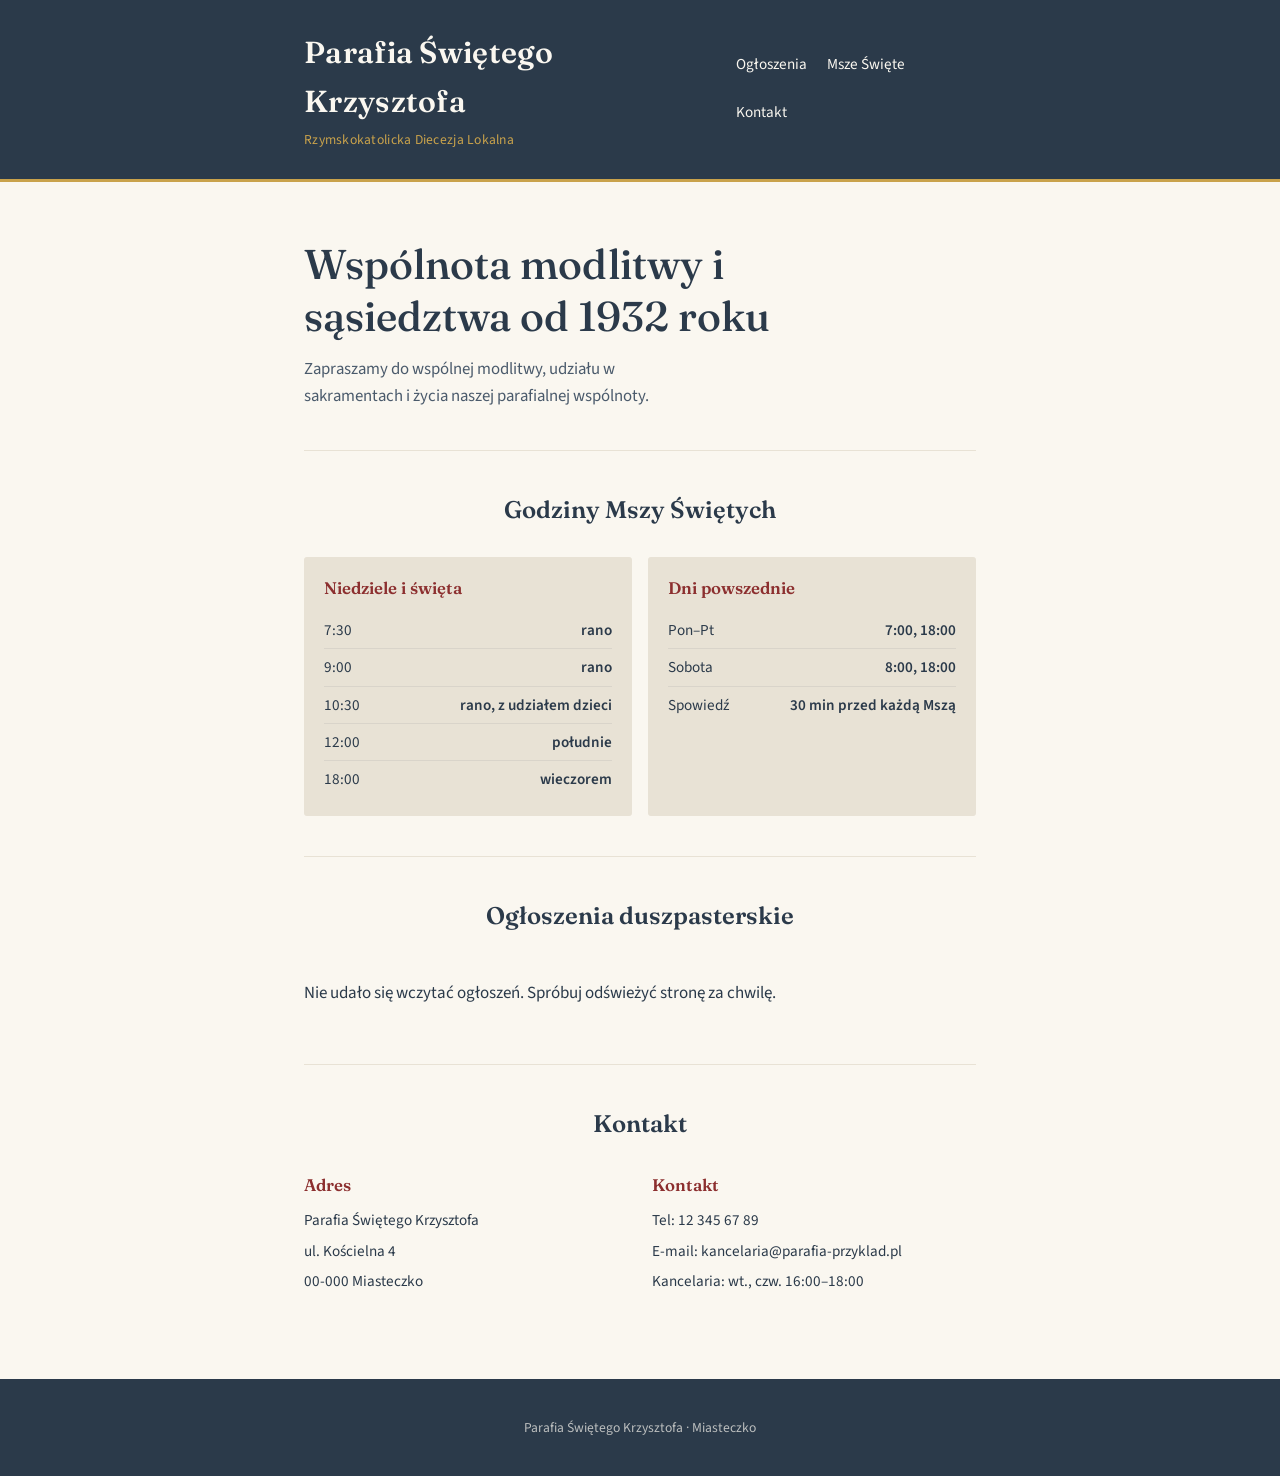
==== index.html @ b64fb299 "Add files via upload" ====
<!DOCTYPE html>
<html lang="pl">
<head>
<meta charset="UTF-8">
<meta name="viewport" content="width=device-width, initial-scale=1.0">
<title>Parafia Świętego Krzysztofa</title>
<meta name="description" content="Parafia Świętego Krzysztofa — godziny Mszy Świętych, ogłoszenia duszpasterskie, kontakt.">
<link rel="stylesheet" href="style.css">
<!-- Obsługa logowania do panelu ogłoszeń (wymagane tylko dla przycisku logowania) -->
<script src="https://identity.netlify.com/v1/netlify-identity-widget.js"></script>
<script>
  if (window.netlifyIdentity) {
    window.netlifyIdentity.on("init", user => {
      if (!user) {
        window.netlifyIdentity.on("login", () => {
          document.location.href = "/admin/";
        });
      }
    });
  }
</script>
</head>
<body>

<header class="site-header">
  <div class="wrap">
    <p class="parish-name">
      Parafia Świętego Krzysztofa
      <span class="sub">Rzymskokatolicka Diecezja Lokalna</span>
    </p>
    <nav class="site-nav">
      <a href="#ogloszenia">Ogłoszenia</a>
      <a href="#msze">Msze Święte</a>
      <a href="#kontakt">Kontakt</a>
    </nav>
  </div>
</header>

<main>
  <div class="wrap">

    <section class="hero">
      <h1>Wspólnota modlitwy i sąsiedztwa od 1932 roku</h1>
      <p>Zapraszamy do wspólnej modlitwy, udziału w sakramentach i życia naszej parafialnej wspólnoty.</p>
    </section>

    <!-- ============================================
         OGŁOSZENIE PRZYPIĘTE
         Ten kontener wypełnia się automatycznie
         skryptem na dole strony, na podstawie
         ogłoszeń oznaczonych "Przypnij na górze"
         w panelu /admin.
         ============================================ -->
    <div id="pinned-container"></div>

    <section class="section" id="msze">
      <h2 class="section-title">Godziny Mszy Świętych</h2>
      <div class="mass-times">
        <div class="mass-card">
          <h3>Niedziele i święta</h3>
          <ul>
            <li><span>7:30</span><span class="time">rano</span></li>
            <li><span>9:00</span><span class="time">rano</span></li>
            <li><span>10:30</span><span class="time">rano, z udziałem dzieci</span></li>
            <li><span>12:00</span><span class="time">południe</span></li>
            <li><span>18:00</span><span class="time">wieczorem</span></li>
          </ul>
        </div>
        <div class="mass-card">
          <h3>Dni powszednie</h3>
          <ul>
            <li><span>Pon–Pt</span><span class="time">7:00, 18:00</span></li>
            <li><span>Sobota</span><span class="time">8:00, 18:00</span></li>
            <li><span>Spowiedź</span><span class="time">30 min przed każdą Mszą</span></li>
          </ul>
        </div>
      </div>
    </section>

    <section class="section" id="ogloszenia">
      <h2 class="section-title">Ogłoszenia duszpasterskie</h2>

      <!-- ============================================
           LISTA OGŁOSZEŃ
           Wypełniana automatycznie skryptem na dole
           strony — pobiera pliki z folderu
           _data/ogloszenia/ w repozytorium GitHub.
           Operator nie edytuje tego HTML-a, tylko
           wypełnia formularz w panelu /admin.
           ============================================ -->

      <div class="announcements" id="announcements-list">
        <p>Wczytywanie ogłoszeń…</p>
      </div>
    </section>

    <section class="section" id="kontakt">
      <h2 class="section-title">Kontakt</h2>
      <div class="contact-grid">
        <div class="contact-block">
          <h3>Adres</h3>
          <p>Parafia Świętego Krzysztofa</p>
          <p>ul. Kościelna 4</p>
          <p>00-000 Miasteczko</p>
        </div>
        <div class="contact-block">
          <h3>Kontakt</h3>
          <p>Tel: 12 345 67 89</p>
          <p>E-mail: kancelaria@parafia-przyklad.pl</p>
          <p>Kancelaria: wt., czw. 16:00–18:00</p>
        </div>
      </div>
    </section>

  </div>
</main>

<footer class="site-footer">
  <div class="wrap">
    <p>Parafia Świętego Krzysztofa · Miasteczko</p>
  </div>
</footer>

<script>
(function () {
  // Dane repozytorium, z którego pobierane są ogłoszenia.
  var OWNER = "swstanislawabiskupa-source";
  var REPO = "parafia";
  var PATH = "_data/ogloszenia";

  var MONTHS = ["stycznia","lutego","marca","kwietnia","maja","czerwca",
                "lipca","sierpnia","września","października","listopada","grudnia"];

  function escapeHtml(text) {
    return String(text)
      .replace(/&/g, "&amp;")
      .replace(/</g, "&lt;")
      .replace(/>/g, "&gt;");
  }

  // Bardzo prosty formater: obsługuje **pogrubienie** i akapity.
  function formatBody(text) {
    var escaped = escapeHtml(text);
    var withBold = escaped.replace(/\*\*(.+?)\*\*/g, "<strong>$1</strong>");
    var paragraphs = withBold.split(/\n\s*\n/).map(function (p) {
      return "<p>" + p.replace(/\n/g, "<br>") + "</p>";
    });
    return paragraphs.join("");
  }

  function formatDate(dateStr) {
    var d = new Date(dateStr);
    if (isNaN(d.getTime())) return dateStr;
    return d.getDate() + " " + MONTHS[d.getMonth()] + " " + d.getFullYear();
  }

  // Parsuje plik .md z nagłówkiem YAML (format tworzony przez panel CMS).
  function parseAnnouncement(raw) {
    var match = raw.match(/^---\s*\n([\s\S]*?)\n---\s*\n?([\s\S]*)$/);
    if (!match) return null;
    var front = match[1];
    var body = match[2].trim();

    function field(name) {
      var re = new RegExp("^" + name + ":\\s*(.*)$", "m");
      var m = front.match(re);
      if (!m) return "";
      return m[1].trim().replace(/^"(.*)"$/, "$1");
    }

    return {
      tytul: field("tytul") || "(bez tytułu)",
      data: field("data"),
      wazne: field("wazne") === "true",
      przypniete: field("przypniete") === "true",
      tresc: body
    };
  }

  function renderPinned(item, container) {
    if (!item) {
      container.innerHTML = "";
      return;
    }
    container.innerHTML =
      '<div class="pinned">' +
        '<span class="pin-label">📌 Ważne ogłoszenie</span>' +
        "<h3>" + escapeHtml(item.tytul) + "</h3>" +
        formatBody(item.tresc) +
      "</div>";
  }

  function renderList(items, container) {
    if (items.length === 0) {
      container.innerHTML = "<p>Obecnie brak ogłoszeń.</p>";
      return;
    }
    container.innerHTML = items.map(function (item) {
      return (
        '<article class="announcement ' + (item.wazne ? "important" : "") + '">' +
          '<div class="meta">' +
            (item.data ? "<time>" + escapeHtml(formatDate(item.data)) + "</time>" : "") +
            (item.wazne ? '<span class="flag">Ważne</span>' : "") +
          "</div>" +
          "<h3>" + escapeHtml(item.tytul) + "</h3>" +
          '<div class="body">' + formatBody(item.tresc) + "</div>" +
        "</article>"
      );
    }).join("");
  }

  async function loadAnnouncements() {
    var pinnedContainer = document.getElementById("pinned-container");
    var listContainer = document.getElementById("announcements-list");

    try {
      var listUrl = "https://api.github.com/repos/" + OWNER + "/" + REPO + "/contents/" + PATH;
      var listRes = await fetch(listUrl);
      if (!listRes.ok) throw new Error("Nie udało się pobrać listy ogłoszeń.");
      var files = await listRes.json();

      if (!Array.isArray(files)) throw new Error("Nieoczekiwana odpowiedź.");
      var mdFiles = files.filter(function (f) { return f.name && f.name.endsWith(".md"); });

      var items = await Promise.all(mdFiles.map(async function (f) {
        var res = await fetch(f.download_url);
        var text = await res.text();
        return parseAnnouncement(text);
      }));

      items = items.filter(Boolean);
      items.sort(function (a, b) {
        return new Date(b.data) - new Date(a.data);
      });

      var pinned = items.find(function (i) { return i.przypniete; });
      var rest = items.filter(function (i) { return i !== pinned; });

      renderPinned(pinned, pinnedContainer);
      renderList(rest, listContainer);

    } catch (err) {
      console.error(err);
      listContainer.innerHTML =
        "<p>Nie udało się wczytać ogłoszeń. Spróbuj odświeżyć stronę za chwilę.</p>";
    }
  }

  document.addEventListener("DOMContentLoaded", loadAnnouncements);
})();
</script>

</body>
</html>
---- style.css ----
/* ===========================================
   Parafia — arkusz stylów
   =========================================== */

@import url('https://fonts.googleapis.com/css2?family=Fraunces:opsz,wght@9..144,400;9..144,500;9..144,600&family=Source+Sans+3:wght@400;600;700&display=swap');

:root {
  --cream: #FAF7F0;
  --ink: #2B3A4A;
  --wine: #8C2F2F;
  --gold: #C9A24B;
  --beige: #E8E2D5;

  --serif: 'Fraunces', Georgia, serif;
  --sans: 'Source Sans 3', -apple-system, BlinkMacSystemFont, sans-serif;

  --max-width: 720px;
  --radius: 3px;
}

* {
  box-sizing: border-box;
}

html {
  scroll-behavior: smooth;
}

@media (prefers-reduced-motion: reduce) {
  html {
    scroll-behavior: auto;
  }
  * {
    animation-duration: 0.01ms !important;
    transition-duration: 0.01ms !important;
  }
}

body {
  margin: 0;
  font-family: var(--sans);
  background: var(--cream);
  color: var(--ink);
  line-height: 1.6;
  font-size: 17px;
  -webkit-font-smoothing: antialiased;
}

a {
  color: var(--wine);
  text-decoration-thickness: 1px;
  text-underline-offset: 3px;
}

a:focus-visible,
button:focus-visible,
input:focus-visible {
  outline: 2px solid var(--wine);
  outline-offset: 2px;
}

img {
  max-width: 100%;
  display: block;
}

/* ---------- Layout wrapper ---------- */

.wrap {
  max-width: var(--max-width);
  margin: 0 auto;
  padding: 0 24px;
}

/* ---------- Header ---------- */

.site-header {
  background: var(--ink);
  color: var(--cream);
  padding: 28px 0;
  border-bottom: 3px solid var(--gold);
}

.site-header .wrap {
  display: flex;
  align-items: center;
  justify-content: space-between;
  gap: 16px;
}

.parish-name {
  font-family: var(--serif);
  font-weight: 600;
  font-size: clamp(1.4rem, 4vw, 1.9rem);
  margin: 0;
  letter-spacing: 0.01em;
}

.parish-name .sub {
  display: block;
  font-family: var(--sans);
  font-weight: 400;
  font-size: 0.85rem;
  color: var(--gold);
  margin-top: 4px;
  letter-spacing: 0.02em;
}

nav.site-nav {
  display: flex;
  gap: 20px;
  flex-wrap: wrap;
}

nav.site-nav a {
  color: var(--cream);
  font-size: 0.95rem;
  text-decoration: none;
  border-bottom: 1px solid transparent;
  padding-bottom: 2px;
}

nav.site-nav a:hover,
nav.site-nav a:focus-visible {
  border-bottom-color: var(--gold);
}

/* ---------- Hero ---------- */

.hero {
  padding: 56px 0 40px;
  text-align: left;
  animation: rise 0.6s ease-out both;
}

@keyframes rise {
  from { opacity: 0; transform: translateY(10px); }
  to { opacity: 1; transform: translateY(0); }
}

.hero h1 {
  font-family: var(--serif);
  font-size: clamp(1.8rem, 5vw, 2.6rem);
  font-weight: 500;
  line-height: 1.25;
  margin: 0 0 14px;
  max-width: 18ch;
}

.hero p {
  max-width: 46ch;
  color: #4a5a6b;
  margin: 0;
  font-size: 1.05rem;
}

/* ---------- Pinned announcement ---------- */

.pinned {
  background: #fff;
  border-left: 4px solid var(--wine);
  padding: 20px 24px;
  margin: 0 0 40px;
  border-radius: var(--radius);
}

.pinned .pin-label {
  display: block;
  color: var(--wine);
  font-weight: 700;
  font-size: 0.85rem;
  margin-bottom: 8px;
}

.pinned h3 {
  font-family: var(--serif);
  font-size: 1.25rem;
  font-weight: 600;
  margin: 0 0 8px;
}

.pinned p {
  margin: 0;
  color: #3a4a5a;
}

/* ---------- Section titles ---------- */

.section {
  padding: 40px 0;
  border-top: 1px solid var(--beige);
}

.section-title {
  font-family: var(--serif);
  font-size: 1.5rem;
  font-weight: 600;
  text-align: center;
  margin: 0 0 28px;
}

/* ---------- Mass times ---------- */

.mass-times {
  display: grid;
  grid-template-columns: 1fr 1fr;
  gap: 16px;
}

@media (max-width: 480px) {
  .mass-times {
    grid-template-columns: 1fr;
  }
}

.mass-card {
  background: var(--beige);
  padding: 18px 20px;
  border-radius: var(--radius);
}

.mass-card h3 {
  font-family: var(--serif);
  font-size: 1.05rem;
  font-weight: 600;
  margin: 0 0 10px;
  color: var(--wine);
}

.mass-card ul {
  list-style: none;
  margin: 0;
  padding: 0;
}

.mass-card li {
  display: flex;
  justify-content: space-between;
  padding: 6px 0;
  border-bottom: 1px solid rgba(43,58,74,0.08);
  font-size: 0.95rem;
}

.mass-card li:last-child {
  border-bottom: none;
}

.mass-card .time {
  font-weight: 600;
}

/* ---------- Announcements ---------- */

.announcements {
  display: flex;
  flex-direction: column;
  gap: 18px;
}

.announcement {
  background: #fff;
  border: 1px solid var(--beige);
  border-radius: var(--radius);
  padding: 20px 22px;
}

.announcement.important {
  border-left: 4px solid var(--wine);
}

.announcement .meta {
  display: flex;
  align-items: center;
  gap: 10px;
  margin-bottom: 8px;
}

.announcement time {
  font-size: 0.85rem;
  color: #6b7a89;
}

.announcement .flag {
  font-size: 0.75rem;
  color: var(--wine);
  font-weight: 700;
  background: rgba(140,47,47,0.08);
  padding: 2px 8px;
  border-radius: 20px;
}

.announcement h3 {
  font-family: var(--serif);
  font-size: 1.15rem;
  font-weight: 600;
  margin: 0 0 8px;
}

.announcement .body {
  margin: 0;
  color: #3a4a5a;
}

.announcement .body strong {
  color: var(--wine);
}

/* ---------- Contact ---------- */

.contact-grid {
  display: grid;
  grid-template-columns: 1fr 1fr;
  gap: 24px;
}

@media (max-width: 480px) {
  .contact-grid {
    grid-template-columns: 1fr;
  }
}

.contact-block h3 {
  font-family: var(--serif);
  font-size: 1.05rem;
  font-weight: 600;
  margin: 0 0 10px;
  color: var(--wine);
}

.contact-block p {
  margin: 0 0 6px;
  font-size: 0.95rem;
}

/* ---------- Footer ---------- */

.site-footer {
  background: var(--ink);
  color: rgba(250,247,240,0.7);
  text-align: center;
  padding: 24px 0;
  font-size: 0.85rem;
  margin-top: 40px;
}

.site-footer a {
  color: var(--gold);
}
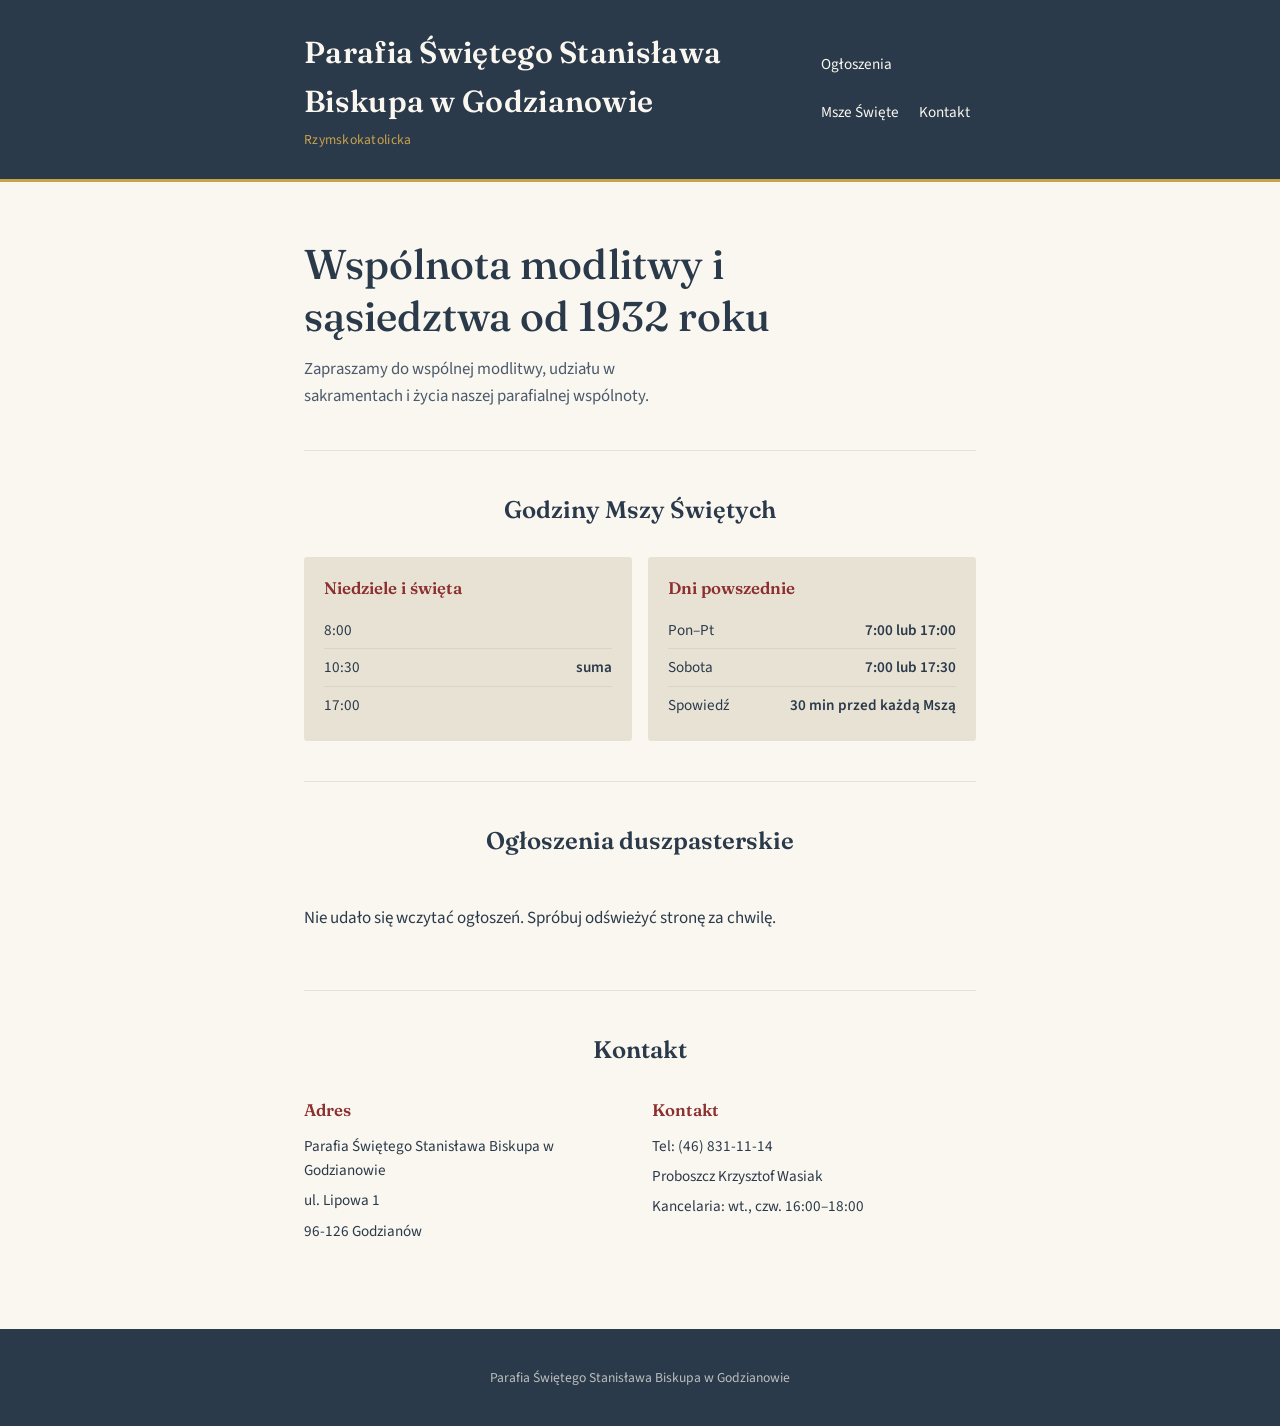
==== commit eeb517df: "Add files via upload" ====
--- a/index.html
+++ b/index.html
@@ -3,8 +3,8 @@
 <head>
 <meta charset="UTF-8">
 <meta name="viewport" content="width=device-width, initial-scale=1.0">
-<title>Parafia Świętego Krzysztofa</title>
-<meta name="description" content="Parafia Świętego Krzysztofa — godziny Mszy Świętych, ogłoszenia duszpasterskie, kontakt.">
+<title>Parafia Świętego Stanisława Biskupa w Godzianowie</title>
+<meta name="description" content="Parafia Świętego Stanisława Biskupa w Godzianowie — godziny Mszy Świętych, ogłoszenia duszpasterskie, kontakt.">
 <link rel="stylesheet" href="style.css">
 <!-- Obsługa logowania do panelu ogłoszeń (wymagane tylko dla przycisku logowania) -->
 <script src="https://identity.netlify.com/v1/netlify-identity-widget.js"></script>
@@ -25,8 +25,8 @@
 <header class="site-header">
   <div class="wrap">
     <p class="parish-name">
-      Parafia Świętego Krzysztofa
-      <span class="sub">Rzymskokatolicka Diecezja Lokalna</span>
+      Parafia Świętego Stanisława Biskupa w Godzianowie
+      <span class="sub">Rzymskokatolicka</span>
     </p>
     <nav class="site-nav">
       <a href="#ogloszenia">Ogłoszenia</a>
@@ -59,18 +59,16 @@
         <div class="mass-card">
           <h3>Niedziele i święta</h3>
           <ul>
-            <li><span>7:30</span><span class="time">rano</span></li>
-            <li><span>9:00</span><span class="time">rano</span></li>
-            <li><span>10:30</span><span class="time">rano, z udziałem dzieci</span></li>
-            <li><span>12:00</span><span class="time">południe</span></li>
-            <li><span>18:00</span><span class="time">wieczorem</span></li>
+            <li><span>8:00</span><span class="time"></span></li>
+            <li><span>10:30</span><span class="time">suma</span></li>
+            <li><span>17:00</span><span class="time"></span></li>
           </ul>
         </div>
         <div class="mass-card">
           <h3>Dni powszednie</h3>
           <ul>
-            <li><span>Pon–Pt</span><span class="time">7:00, 18:00</span></li>
-            <li><span>Sobota</span><span class="time">8:00, 18:00</span></li>
+            <li><span>Pon–Pt</span><span class="time">7:00 lub 17:00</span></li>
+            <li><span>Sobota</span><span class="time">7:00 lub 17:30</span></li>
             <li><span>Spowiedź</span><span class="time">30 min przed każdą Mszą</span></li>
           </ul>
         </div>
@@ -99,14 +97,14 @@
       <div class="contact-grid">
         <div class="contact-block">
           <h3>Adres</h3>
-          <p>Parafia Świętego Krzysztofa</p>
-          <p>ul. Kościelna 4</p>
-          <p>00-000 Miasteczko</p>
+          <p>Parafia Świętego Stanisława Biskupa w Godzianowie</p>
+          <p>ul. Lipowa 1</p>
+          <p>96-126 Godzianów</p>
         </div>
         <div class="contact-block">
           <h3>Kontakt</h3>
-          <p>Tel: 12 345 67 89</p>
-          <p>E-mail: kancelaria@parafia-przyklad.pl</p>
+          <p>Tel: (46) 831-11-14</p>
+		  <p>Proboszcz Krzysztof Wasiak
           <p>Kancelaria: wt., czw. 16:00–18:00</p>
         </div>
       </div>
@@ -117,7 +115,7 @@
 
 <footer class="site-footer">
   <div class="wrap">
-    <p>Parafia Świętego Krzysztofa · Miasteczko</p>
+    <p>Parafia Świętego Stanisława Biskupa w Godzianowie</p>
   </div>
 </footer>
 
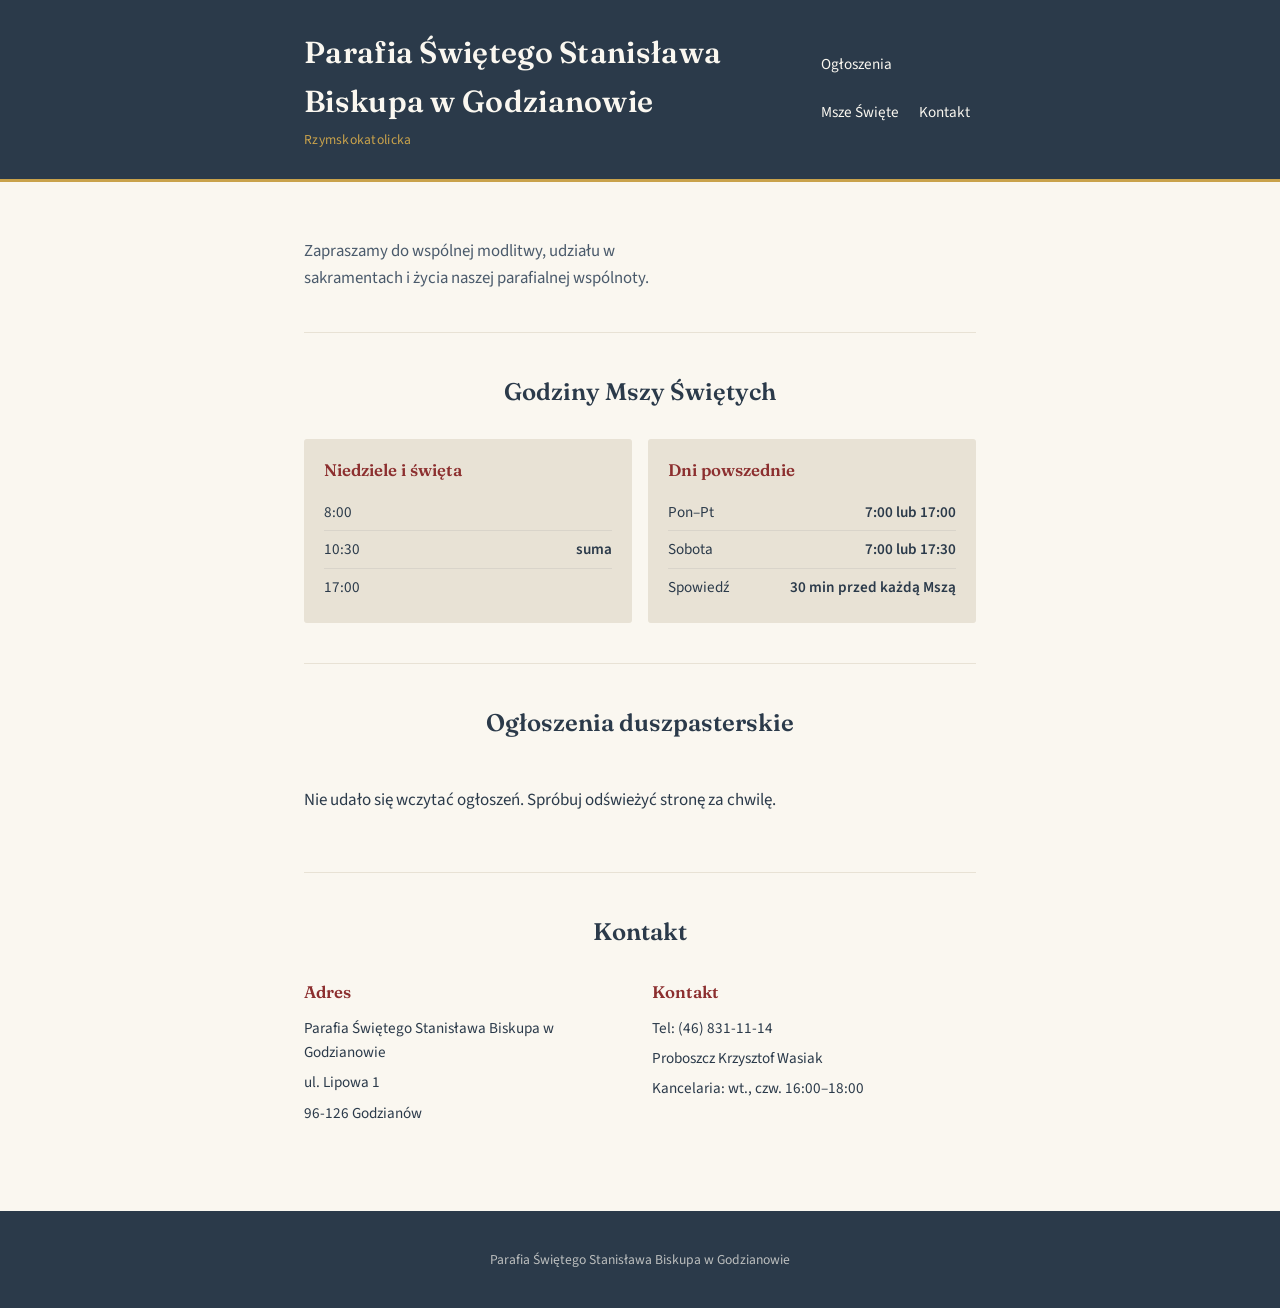
==== commit e98c4acf: "Add files via upload" ====
--- a/index.html
+++ b/index.html
@@ -40,7 +40,7 @@
   <div class="wrap">
 
     <section class="hero">
-      <h1>Wspólnota modlitwy i sąsiedztwa od 1932 roku</h1>
+      
       <p>Zapraszamy do wspólnej modlitwy, udziału w sakramentach i życia naszej parafialnej wspólnoty.</p>
     </section>
 
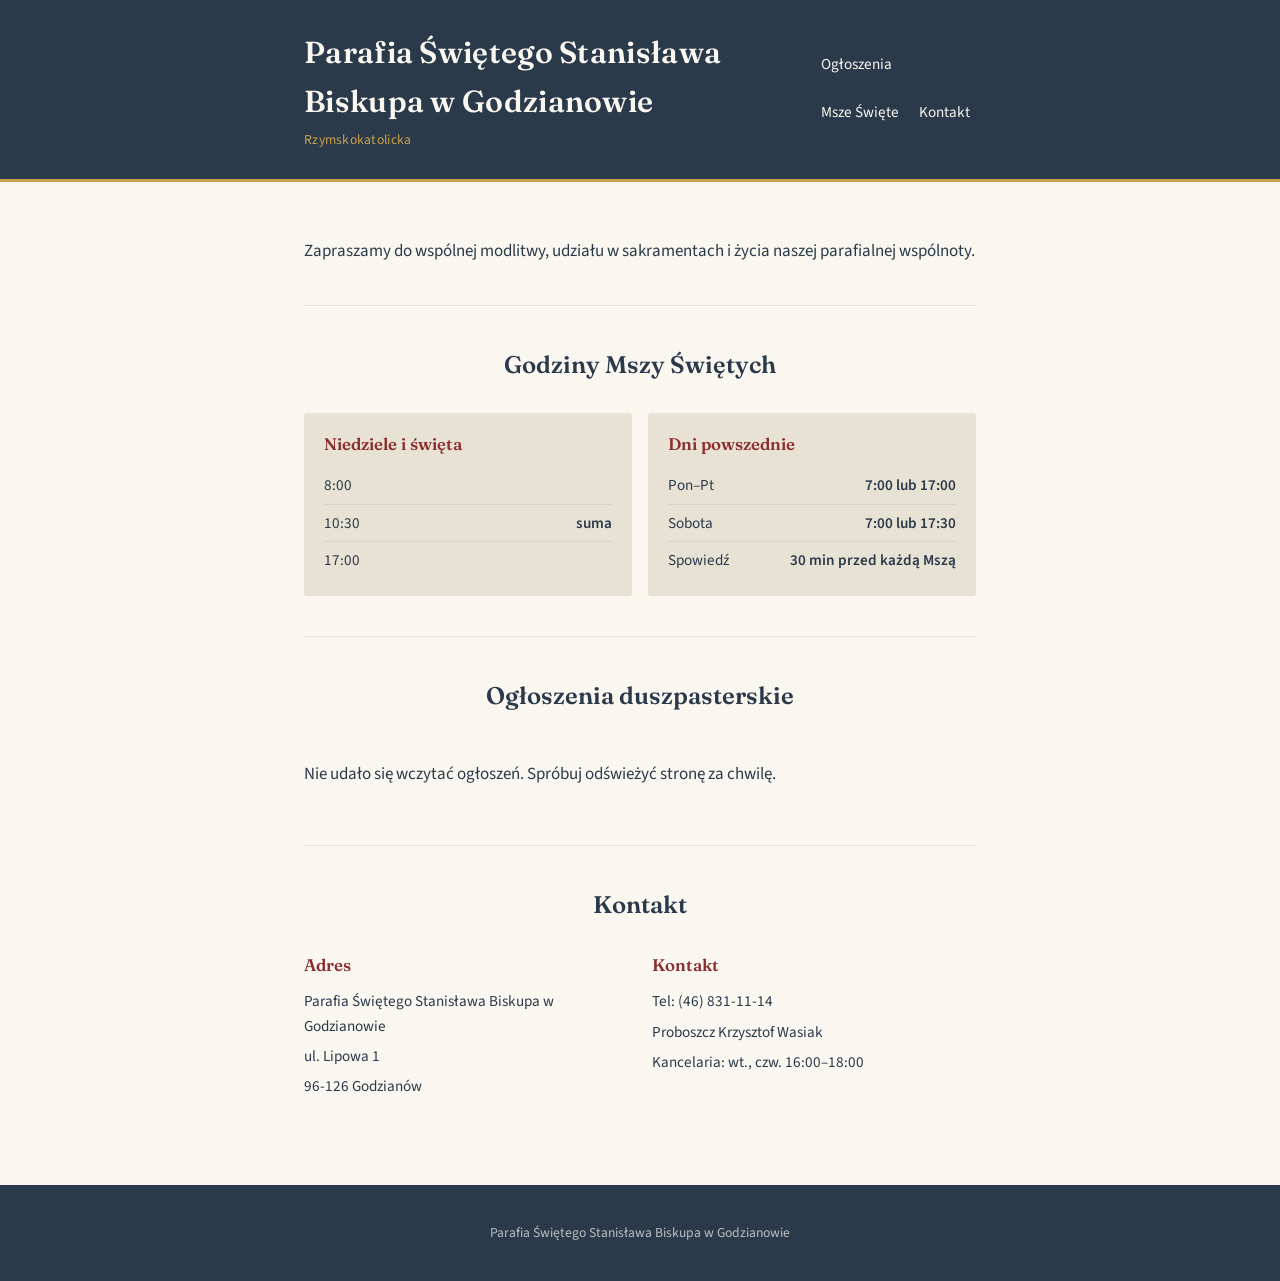
==== commit 8678e381: "Add files via upload" ====
--- a/index.html
+++ b/index.html
@@ -41,7 +41,7 @@
 
     <section class="hero">
       
-      <p>Zapraszamy do wspólnej modlitwy, udziału w sakramentach i życia naszej parafialnej wspólnoty.</p>
+      <p3>Zapraszamy do wspólnej modlitwy, udziału w sakramentach i życia naszej parafialnej wspólnoty.</p3>
     </section>
 
     <!-- ============================================
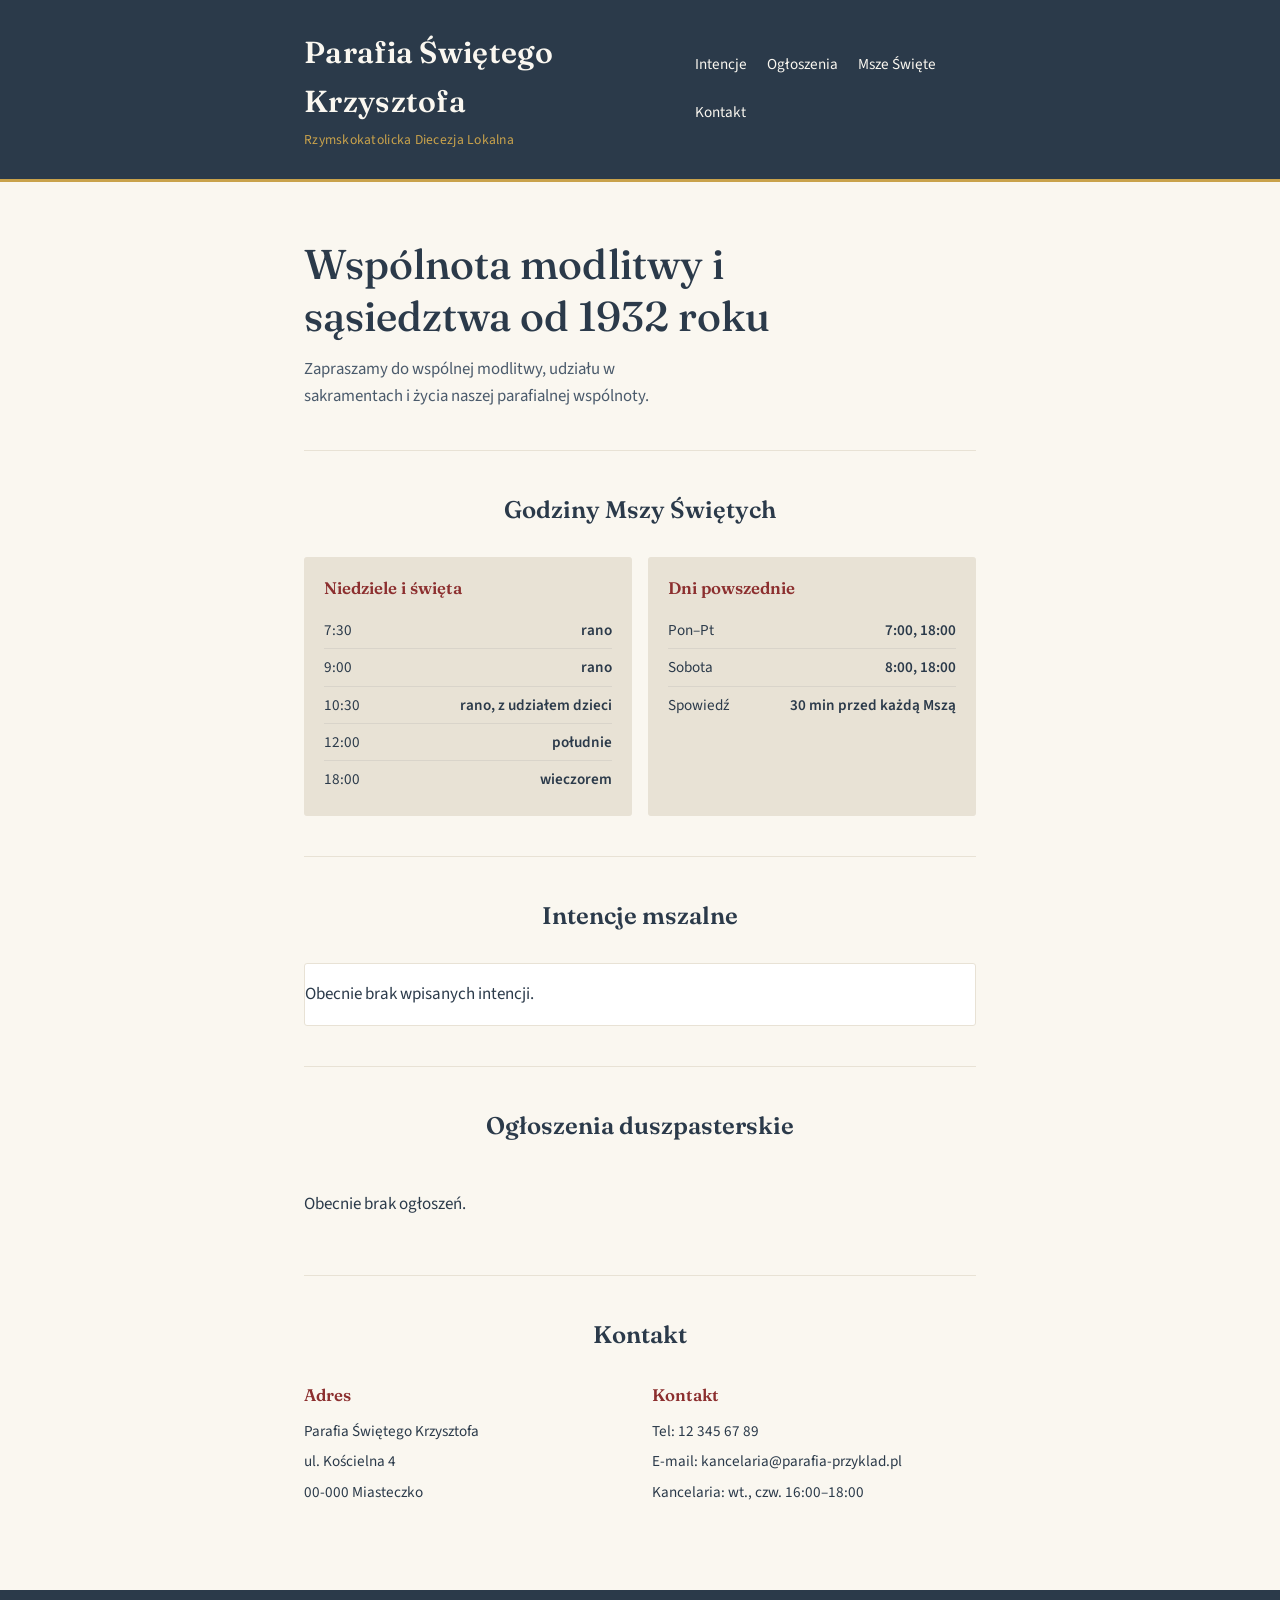
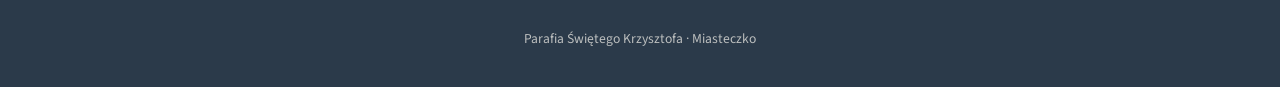
==== commit e56e07ad: "Add files via upload" ====
--- a/index.html
+++ b/index.html
@@ -3,8 +3,8 @@
 <head>
 <meta charset="UTF-8">
 <meta name="viewport" content="width=device-width, initial-scale=1.0">
-<title>Parafia Świętego Stanisława Biskupa w Godzianowie</title>
-<meta name="description" content="Parafia Świętego Stanisława Biskupa w Godzianowie — godziny Mszy Świętych, ogłoszenia duszpasterskie, kontakt.">
+<title>Parafia Świętego Krzysztofa</title>
+<meta name="description" content="Parafia Świętego Krzysztofa — godziny Mszy Świętych, ogłoszenia duszpasterskie, kontakt.">
 <link rel="stylesheet" href="style.css">
 <!-- Obsługa logowania do panelu ogłoszeń (wymagane tylko dla przycisku logowania) -->
 <script src="https://identity.netlify.com/v1/netlify-identity-widget.js"></script>
@@ -25,10 +25,11 @@
 <header class="site-header">
   <div class="wrap">
     <p class="parish-name">
-      Parafia Świętego Stanisława Biskupa w Godzianowie
-      <span class="sub">Rzymskokatolicka</span>
+      Parafia Świętego Krzysztofa
+      <span class="sub">Rzymskokatolicka Diecezja Lokalna</span>
     </p>
     <nav class="site-nav">
+      <a href="#intencje">Intencje</a>
       <a href="#ogloszenia">Ogłoszenia</a>
       <a href="#msze">Msze Święte</a>
       <a href="#kontakt">Kontakt</a>
@@ -40,8 +41,8 @@
   <div class="wrap">
 
     <section class="hero">
-      
-      <p3>Zapraszamy do wspólnej modlitwy, udziału w sakramentach i życia naszej parafialnej wspólnoty.</p3>
+      <h1>Wspólnota modlitwy i sąsiedztwa od 1932 roku</h1>
+      <p>Zapraszamy do wspólnej modlitwy, udziału w sakramentach i życia naszej parafialnej wspólnoty.</p>
     </section>
 
     <!-- ============================================
@@ -59,19 +60,37 @@
         <div class="mass-card">
           <h3>Niedziele i święta</h3>
           <ul>
-            <li><span>8:00</span><span class="time"></span></li>
-            <li><span>10:30</span><span class="time">suma</span></li>
-            <li><span>17:00</span><span class="time"></span></li>
+            <li><span>7:30</span><span class="time">rano</span></li>
+            <li><span>9:00</span><span class="time">rano</span></li>
+            <li><span>10:30</span><span class="time">rano, z udziałem dzieci</span></li>
+            <li><span>12:00</span><span class="time">południe</span></li>
+            <li><span>18:00</span><span class="time">wieczorem</span></li>
           </ul>
         </div>
         <div class="mass-card">
           <h3>Dni powszednie</h3>
           <ul>
-            <li><span>Pon–Pt</span><span class="time">7:00 lub 17:00</span></li>
-            <li><span>Sobota</span><span class="time">7:00 lub 17:30</span></li>
+            <li><span>Pon–Pt</span><span class="time">7:00, 18:00</span></li>
+            <li><span>Sobota</span><span class="time">8:00, 18:00</span></li>
             <li><span>Spowiedź</span><span class="time">30 min przed każdą Mszą</span></li>
           </ul>
         </div>
+      </div>
+    </section>
+
+    <section class="section" id="intencje">
+      <h2 class="section-title">Intencje mszalne</h2>
+
+      <!-- ============================================
+           LISTA INTENCJI
+           Wypełniana automatycznie skryptem na dole
+           strony — pobiera pliki z folderu
+           _data/intencje/ w repozytorium GitHub.
+           Posortowana od najnowszej daty.
+           ============================================ -->
+
+      <div class="intentions-list" id="intentions-list">
+        <p>Wczytywanie intencji…</p>
       </div>
     </section>
 
@@ -97,14 +116,14 @@
       <div class="contact-grid">
         <div class="contact-block">
           <h3>Adres</h3>
-          <p>Parafia Świętego Stanisława Biskupa w Godzianowie</p>
-          <p>ul. Lipowa 1</p>
-          <p>96-126 Godzianów</p>
+          <p>Parafia Świętego Krzysztofa</p>
+          <p>ul. Kościelna 4</p>
+          <p>00-000 Miasteczko</p>
         </div>
         <div class="contact-block">
           <h3>Kontakt</h3>
-          <p>Tel: (46) 831-11-14</p>
-		  <p>Proboszcz Krzysztof Wasiak
+          <p>Tel: 12 345 67 89</p>
+          <p>E-mail: kancelaria@parafia-przyklad.pl</p>
           <p>Kancelaria: wt., czw. 16:00–18:00</p>
         </div>
       </div>
@@ -115,16 +134,15 @@
 
 <footer class="site-footer">
   <div class="wrap">
-    <p>Parafia Świętego Stanisława Biskupa w Godzianowie</p>
+    <p>Parafia Świętego Krzysztofa · Miasteczko</p>
   </div>
 </footer>
 
 <script>
 (function () {
-  // Dane repozytorium, z którego pobierane są ogłoszenia.
+  // Dane repozytorium, z którego pobierane są ogłoszenia i intencje.
   var OWNER = "swstanislawabiskupa-source";
   var REPO = "parafia";
-  var PATH = "_data/ogloszenia";
 
   var MONTHS = ["stycznia","lutego","marca","kwietnia","maja","czerwca",
                 "lipca","sierpnia","września","października","listopada","grudnia"];
@@ -150,29 +168,6 @@
     var d = new Date(dateStr);
     if (isNaN(d.getTime())) return dateStr;
     return d.getDate() + " " + MONTHS[d.getMonth()] + " " + d.getFullYear();
-  }
-
-  // Parsuje plik .md z nagłówkiem YAML (format tworzony przez panel CMS).
-  function parseAnnouncement(raw) {
-    var match = raw.match(/^---\s*\n([\s\S]*?)\n---\s*\n?([\s\S]*)$/);
-    if (!match) return null;
-    var front = match[1];
-    var body = match[2].trim();
-
-    function field(name) {
-      var re = new RegExp("^" + name + ":\\s*(.*)$", "m");
-      var m = front.match(re);
-      if (!m) return "";
-      return m[1].trim().replace(/^"(.*)"$/, "$1");
-    }
-
-    return {
-      tytul: field("tytul") || "(bez tytułu)",
-      data: field("data"),
-      wazne: field("wazne") === "true",
-      przypniete: field("przypniete") === "true",
-      tresc: body
-    };
   }
 
   function renderPinned(item, container) {
@@ -207,26 +202,79 @@
     }).join("");
   }
 
+  // Parsuje zbiorczy plik intencji (jeden plik JSON, edytowany
+  // przez operatora jako cała tabela naraz, żeby ograniczyć
+  // liczbę osobnych wdrożeń).
+  function formatShortDate(dateStr) {
+    var d = new Date(dateStr);
+    if (isNaN(d.getTime())) return dateStr;
+    var dd = String(d.getDate()).padStart(2, "0");
+    var mmn = String(d.getMonth() + 1).padStart(2, "0");
+    return dd + "." + mmn;
+  }
+
+  function renderIntentions(items, container) {
+    if (items.length === 0) {
+      container.innerHTML = "<p>Obecnie brak wpisanych intencji.</p>";
+      return;
+    }
+    container.innerHTML = items.map(function (item) {
+      return (
+        '<div class="intention-row">' +
+          '<span class="intention-date">' + escapeHtml(formatShortDate(item.data)) + ", " + escapeHtml(item.godzina) + "</span>" +
+          '<span class="intention-text">' + escapeHtml(item.tresc) + "</span>" +
+        "</div>"
+      );
+    }).join("");
+  }
+
+  async function loadIntentions() {
+    var container = document.getElementById("intentions-list");
+    try {
+      var url = "https://raw.githubusercontent.com/" + OWNER + "/" + REPO + "/main/_data/intencje.json?t=" + Date.now();
+      var res = await fetch(url, { cache: "no-store" });
+      if (!res.ok) throw new Error("Brak pliku intencji.");
+      var json = await res.json();
+      var raw = (json && Array.isArray(json.intencje)) ? json.intencje : [];
+
+      var items = raw.map(function (it) {
+        var godzina = it.godzina || "";
+        var parts = godzina.split(":");
+        var hh = (parts[0] || "0").padStart(2, "0");
+        var mm = (parts[1] || "0").padStart(2, "0");
+        var sortKey = new Date((it.data || "1970-01-01") + "T" + hh + ":" + mm + ":00");
+        return { data: it.data || "", godzina: godzina, tresc: it.tresc || "(brak treści)", sortKey: sortKey };
+      });
+
+      items.sort(function (a, b) { return b.sortKey - a.sortKey; });
+      renderIntentions(items, container);
+    } catch (err) {
+      console.error(err);
+      container.innerHTML = "<p>Obecnie brak wpisanych intencji.</p>";
+    }
+  }
+
   async function loadAnnouncements() {
     var pinnedContainer = document.getElementById("pinned-container");
     var listContainer = document.getElementById("announcements-list");
 
     try {
-      var listUrl = "https://api.github.com/repos/" + OWNER + "/" + REPO + "/contents/" + PATH;
-      var listRes = await fetch(listUrl);
-      if (!listRes.ok) throw new Error("Nie udało się pobrać listy ogłoszeń.");
-      var files = await listRes.json();
-
-      if (!Array.isArray(files)) throw new Error("Nieoczekiwana odpowiedź.");
-      var mdFiles = files.filter(function (f) { return f.name && f.name.endsWith(".md"); });
-
-      var items = await Promise.all(mdFiles.map(async function (f) {
-        var res = await fetch(f.download_url);
-        var text = await res.text();
-        return parseAnnouncement(text);
-      }));
-
-      items = items.filter(Boolean);
+      var url = "https://raw.githubusercontent.com/" + OWNER + "/" + REPO + "/main/_data/ogloszenia.json?t=" + Date.now();
+      var res = await fetch(url, { cache: "no-store" });
+      if (!res.ok) throw new Error("Brak pliku ogłoszeń.");
+      var json = await res.json();
+      var raw = (json && Array.isArray(json.ogloszenia)) ? json.ogloszenia : [];
+
+      var items = raw.map(function (it) {
+        return {
+          tytul: it.tytul || "(bez tytułu)",
+          data: it.data || "",
+          wazne: !!it.wazne,
+          przypniete: !!it.przypniete,
+          tresc: it.tresc || ""
+        };
+      });
+
       items.sort(function (a, b) {
         return new Date(b.data) - new Date(a.data);
       });
@@ -239,12 +287,14 @@
 
     } catch (err) {
       console.error(err);
-      listContainer.innerHTML =
-        "<p>Nie udało się wczytać ogłoszeń. Spróbuj odświeżyć stronę za chwilę.</p>";
-    }
-  }
-
-  document.addEventListener("DOMContentLoaded", loadAnnouncements);
+      listContainer.innerHTML = "<p>Obecnie brak ogłoszeń.</p>";
+    }
+  }
+
+  document.addEventListener("DOMContentLoaded", function () {
+    loadAnnouncements();
+    loadIntentions();
+  });
 })();
 </script>
 
--- a/style.css
+++ b/style.css
@@ -249,6 +249,40 @@
   font-weight: 600;
 }
 
+/* ---------- Mass intentions ---------- */
+
+.intentions-list {
+  background: #fff;
+  border: 1px solid var(--beige);
+  border-radius: var(--radius);
+  overflow: hidden;
+}
+
+.intention-row {
+  display: flex;
+  gap: 14px;
+  padding: 12px 18px;
+  border-bottom: 1px solid var(--beige);
+  align-items: baseline;
+}
+
+.intention-row:last-child {
+  border-bottom: none;
+}
+
+.intention-row .intention-date {
+  font-weight: 600;
+  color: var(--ink);
+  min-width: 92px;
+  font-size: 0.95rem;
+  flex-shrink: 0;
+}
+
+.intention-row .intention-text {
+  color: #3a4a5a;
+  font-size: 0.95rem;
+}
+
 /* ---------- Announcements ---------- */
 
 .announcements {
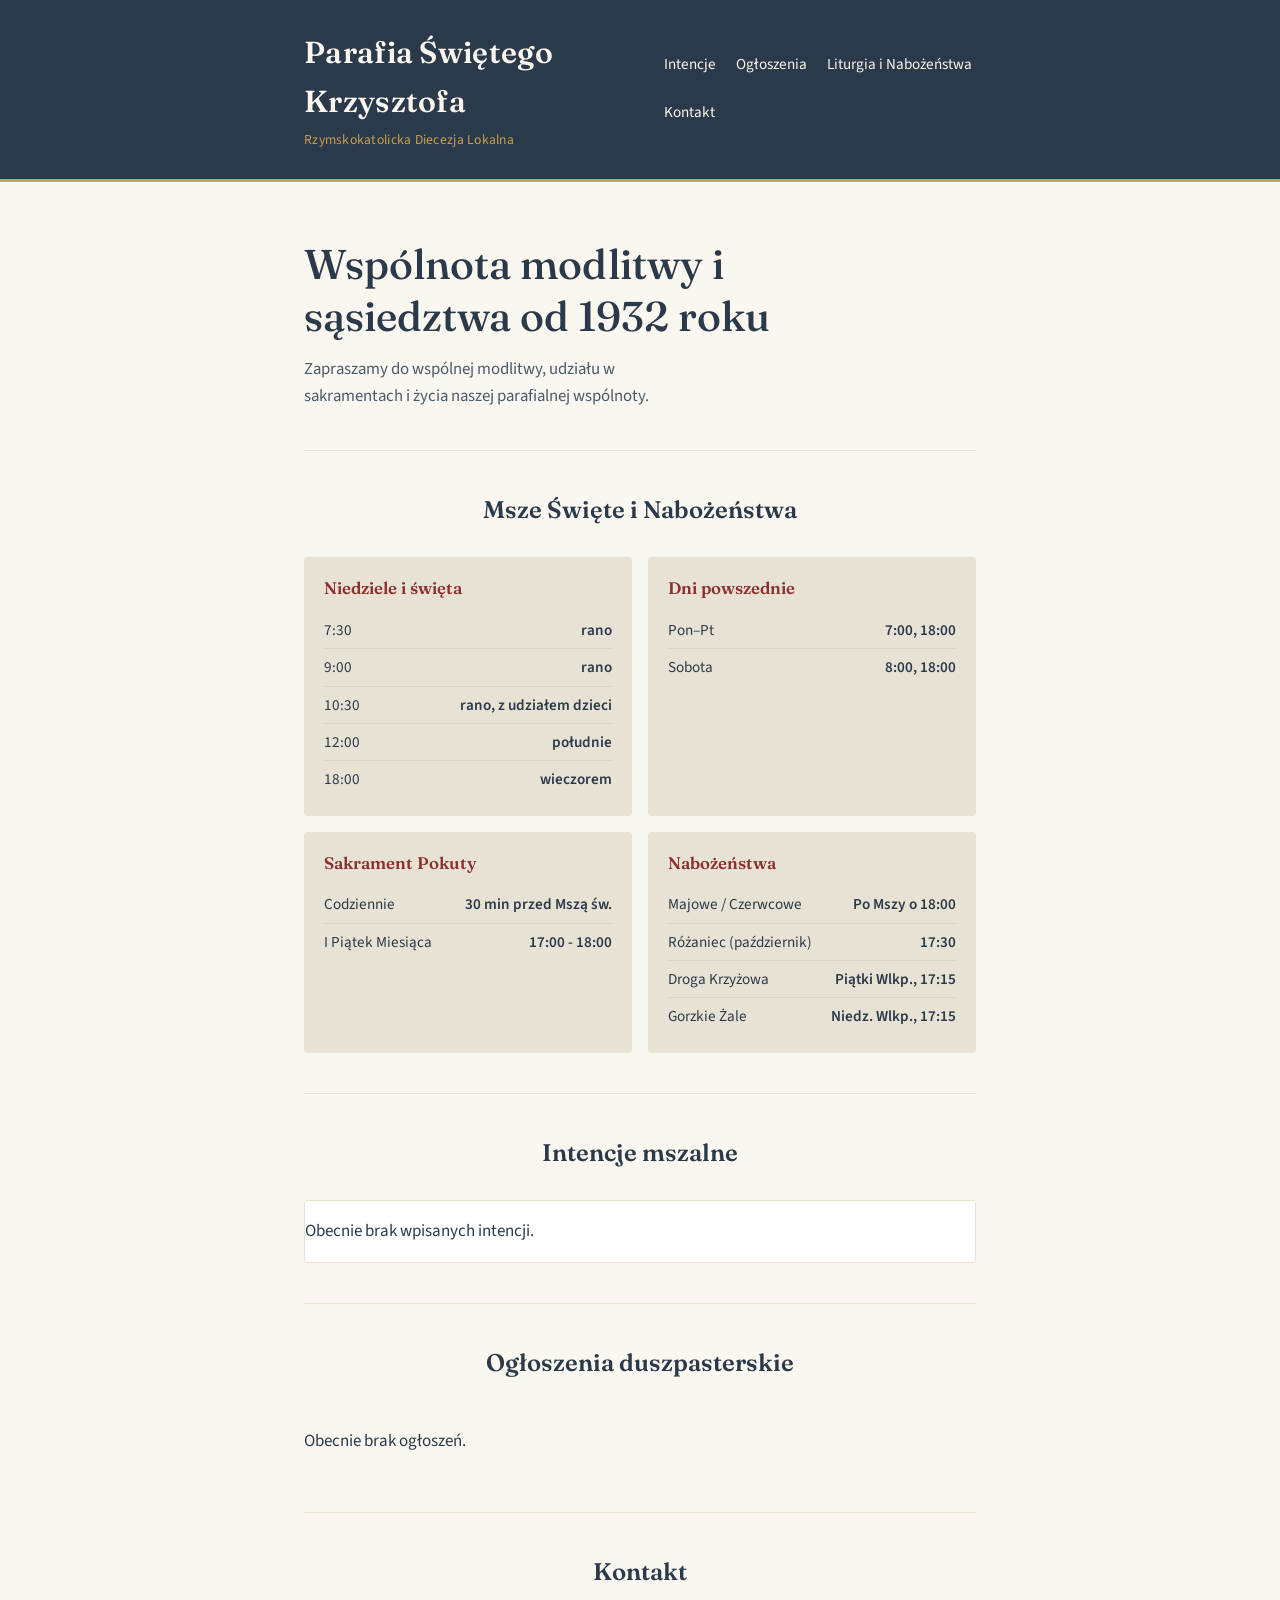
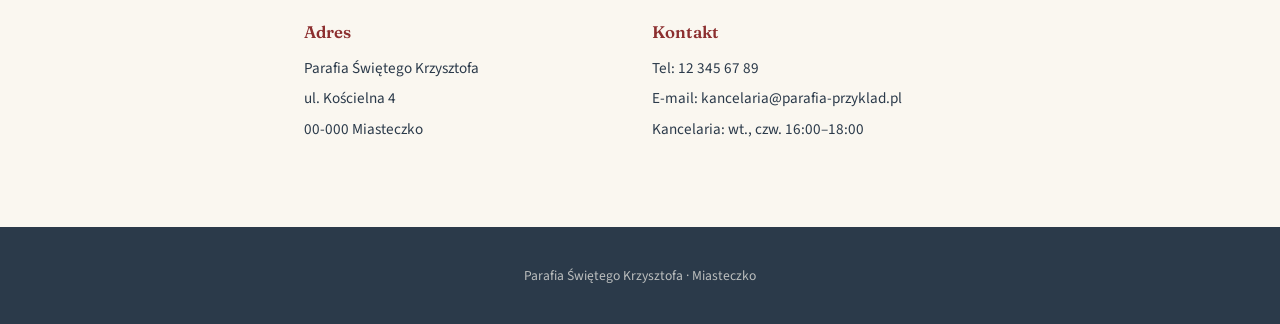
==== commit 16388692: "Add files via upload" ====
--- a/index.html
+++ b/index.html
@@ -5,8 +5,14 @@
 <meta name="viewport" content="width=device-width, initial-scale=1.0">
 <title>Parafia Świętego Krzysztofa</title>
 <meta name="description" content="Parafia Świętego Krzysztofa — godziny Mszy Świętych, ogłoszenia duszpasterskie, kontakt.">
+
+<!-- Optymalizacja czcionek -->
+<link rel="preconnect" href="https://fonts.googleapis.com">
+<link rel="preconnect" href="https://fonts.gstatic.com" crossorigin>
+<link href="https://fonts.googleapis.com/css2?family=Fraunces:opsz,wght@9..144,400;9..144,500;9..144,600&family=Source+Sans+3:wght@400;600;700&display=swap" rel="stylesheet">
+
 <link rel="stylesheet" href="style.css">
-<!-- Obsługa logowania do panelu ogłoszeń (wymagane tylko dla przycisku logowania) -->
+<!-- Obsługa logowania do panelu ogłoszeń -->
 <script src="https://identity.netlify.com/v1/netlify-identity-widget.js"></script>
 <script>
   if (window.netlifyIdentity) {
@@ -31,7 +37,7 @@
     <nav class="site-nav">
       <a href="#intencje">Intencje</a>
       <a href="#ogloszenia">Ogłoszenia</a>
-      <a href="#msze">Msze Święte</a>
+      <a href="#msze">Liturgia i Nabożeństwa</a>
       <a href="#kontakt">Kontakt</a>
     </nav>
   </div>
@@ -45,17 +51,12 @@
       <p>Zapraszamy do wspólnej modlitwy, udziału w sakramentach i życia naszej parafialnej wspólnoty.</p>
     </section>
 
-    <!-- ============================================
-         OGŁOSZENIE PRZYPIĘTE
-         Ten kontener wypełnia się automatycznie
-         skryptem na dole strony, na podstawie
-         ogłoszeń oznaczonych "Przypnij na górze"
-         w panelu /admin.
-         ============================================ -->
+    <!-- OGŁOSZENIE PRZYPIĘTE -->
     <div id="pinned-container"></div>
 
     <section class="section" id="msze">
-      <h2 class="section-title">Godziny Mszy Świętych</h2>
+      <h2 class="section-title">Msze Święte i Nabożeństwa</h2>
+      
       <div class="mass-times">
         <div class="mass-card">
           <h3>Niedziele i święta</h3>
@@ -67,12 +68,30 @@
             <li><span>18:00</span><span class="time">wieczorem</span></li>
           </ul>
         </div>
+        
         <div class="mass-card">
           <h3>Dni powszednie</h3>
           <ul>
             <li><span>Pon–Pt</span><span class="time">7:00, 18:00</span></li>
             <li><span>Sobota</span><span class="time">8:00, 18:00</span></li>
-            <li><span>Spowiedź</span><span class="time">30 min przed każdą Mszą</span></li>
+          </ul>
+        </div>
+
+        <div class="mass-card">
+          <h3>Sakrament Pokuty</h3>
+          <ul>
+            <li><span>Codziennie</span><span class="time">30 min przed Mszą św.</span></li>
+            <li><span>I Piątek Miesiąca</span><span class="time">17:00 - 18:00</span></li>
+          </ul>
+        </div>
+
+        <div class="mass-card">
+          <h3>Nabożeństwa</h3>
+          <ul>
+            <li><span>Majowe / Czerwcowe</span><span class="time">Po Mszy o 18:00</span></li>
+            <li><span>Różaniec (październik)</span><span class="time">17:30</span></li>
+            <li><span>Droga Krzyżowa</span><span class="time">Piątki Wlkp., 17:15</span></li>
+            <li><span>Gorzkie Żale</span><span class="time">Niedz. Wlkp., 17:15</span></li>
           </ul>
         </div>
       </div>
@@ -80,15 +99,6 @@
 
     <section class="section" id="intencje">
       <h2 class="section-title">Intencje mszalne</h2>
-
-      <!-- ============================================
-           LISTA INTENCJI
-           Wypełniana automatycznie skryptem na dole
-           strony — pobiera pliki z folderu
-           _data/intencje/ w repozytorium GitHub.
-           Posortowana od najnowszej daty.
-           ============================================ -->
-
       <div class="intentions-list" id="intentions-list">
         <p>Wczytywanie intencji…</p>
       </div>
@@ -96,16 +106,6 @@
 
     <section class="section" id="ogloszenia">
       <h2 class="section-title">Ogłoszenia duszpasterskie</h2>
-
-      <!-- ============================================
-           LISTA OGŁOSZEŃ
-           Wypełniana automatycznie skryptem na dole
-           strony — pobiera pliki z folderu
-           _data/ogloszenia/ w repozytorium GitHub.
-           Operator nie edytuje tego HTML-a, tylko
-           wypełnia formularz w panelu /admin.
-           ============================================ -->
-
       <div class="announcements" id="announcements-list">
         <p>Wczytywanie ogłoszeń…</p>
       </div>
@@ -140,7 +140,7 @@
 
 <script>
 (function () {
-  // Dane repozytorium, z którego pobierane są ogłoszenia i intencje.
+  // UWAGA: Ścieżki powróciły do raw.githubusercontent.com, aby omijać wdrożenia Netlify
   var OWNER = "swstanislawabiskupa-source";
   var REPO = "parafia";
 
@@ -154,7 +154,6 @@
       .replace(/>/g, "&gt;");
   }
 
-  // Bardzo prosty formater: obsługuje **pogrubienie** i akapity.
   function formatBody(text) {
     var escaped = escapeHtml(text);
     var withBold = escaped.replace(/\*\*(.+?)\*\*/g, "<strong>$1</strong>");
@@ -202,9 +201,6 @@
     }).join("");
   }
 
-  // Parsuje zbiorczy plik intencji (jeden plik JSON, edytowany
-  // przez operatora jako cała tabela naraz, żeby ograniczyć
-  // liczbę osobnych wdrożeń).
   function formatShortDate(dateStr) {
     var d = new Date(dateStr);
     if (isNaN(d.getTime())) return dateStr;
@@ -299,4 +295,4 @@
 </script>
 
 </body>
-</html>
+</html>
--- a/style.css
+++ b/style.css
@@ -2,7 +2,7 @@
    Parafia — arkusz stylów
    =========================================== */
 
-@import url('https://fonts.googleapis.com/css2?family=Fraunces:opsz,wght@9..144,400;9..144,500;9..144,600&family=Source+Sans+3:wght@400;600;700&display=swap');
+
 
 :root {
   --cream: #FAF7F0;
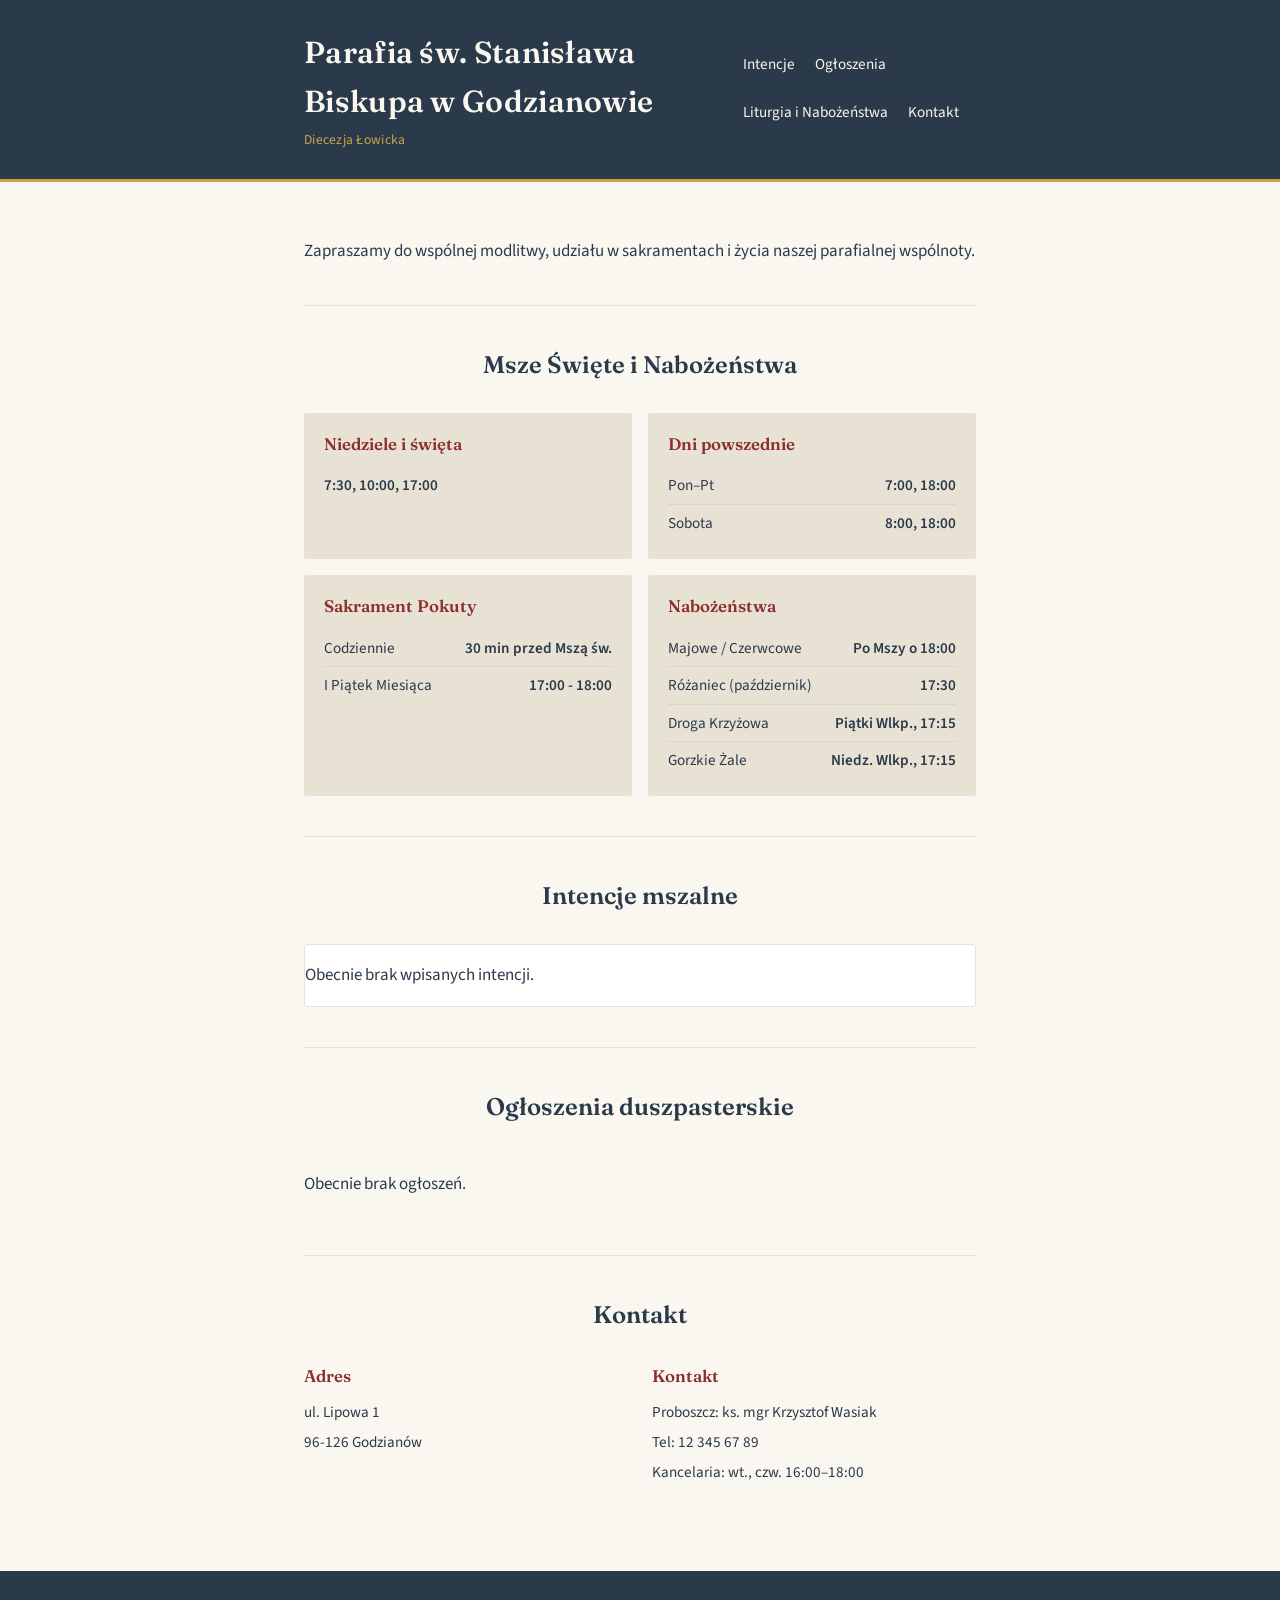
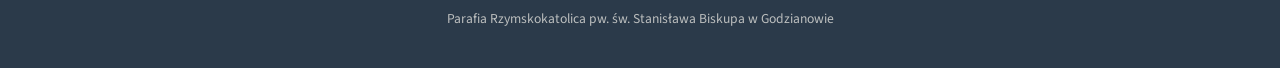
==== commit a4ff34ff: "Add files via upload" ====
--- a/index.html
+++ b/index.html
@@ -3,8 +3,8 @@
 <head>
 <meta charset="UTF-8">
 <meta name="viewport" content="width=device-width, initial-scale=1.0">
-<title>Parafia Świętego Krzysztofa</title>
-<meta name="description" content="Parafia Świętego Krzysztofa — godziny Mszy Świętych, ogłoszenia duszpasterskie, kontakt.">
+<title>Parafia św. Stanisława Biskupa w Godzianowie</title>
+<meta name="description" content="Parafia św. Stanisława Biskupa w Godzianowie">
 
 <!-- Optymalizacja czcionek -->
 <link rel="preconnect" href="https://fonts.googleapis.com">
@@ -31,8 +31,8 @@
 <header class="site-header">
   <div class="wrap">
     <p class="parish-name">
-      Parafia Świętego Krzysztofa
-      <span class="sub">Rzymskokatolicka Diecezja Lokalna</span>
+      Parafia św. Stanisława Biskupa w Godzianowie
+      <span class="sub">Diecezja Łowicka</span>
     </p>
     <nav class="site-nav">
       <a href="#intencje">Intencje</a>
@@ -47,8 +47,8 @@
   <div class="wrap">
 
     <section class="hero">
-      <h1>Wspólnota modlitwy i sąsiedztwa od 1932 roku</h1>
-      <p>Zapraszamy do wspólnej modlitwy, udziału w sakramentach i życia naszej parafialnej wspólnoty.</p>
+      
+      <p2>Zapraszamy do wspólnej modlitwy, udziału w sakramentach i życia naszej parafialnej wspólnoty.</p2>
     </section>
 
     <!-- OGŁOSZENIE PRZYPIĘTE -->
@@ -61,12 +61,8 @@
         <div class="mass-card">
           <h3>Niedziele i święta</h3>
           <ul>
-            <li><span>7:30</span><span class="time">rano</span></li>
-            <li><span>9:00</span><span class="time">rano</span></li>
-            <li><span>10:30</span><span class="time">rano, z udziałem dzieci</span></li>
-            <li><span>12:00</span><span class="time">południe</span></li>
-            <li><span>18:00</span><span class="time">wieczorem</span></li>
-          </ul>
+            <li><span class="time">7:30, 10:00, 17:00</span></li>
+            </ul>
         </div>
         
         <div class="mass-card">
@@ -116,14 +112,13 @@
       <div class="contact-grid">
         <div class="contact-block">
           <h3>Adres</h3>
-          <p>Parafia Świętego Krzysztofa</p>
-          <p>ul. Kościelna 4</p>
-          <p>00-000 Miasteczko</p>
+          <p>ul. Lipowa 1</p>
+          <p>96-126 Godzianów</p>
         </div>
         <div class="contact-block">
           <h3>Kontakt</h3>
+		  <p>Proboszcz: ks. mgr Krzysztof Wasiak</p>
           <p>Tel: 12 345 67 89</p>
-          <p>E-mail: kancelaria@parafia-przyklad.pl</p>
           <p>Kancelaria: wt., czw. 16:00–18:00</p>
         </div>
       </div>
@@ -134,7 +129,7 @@
 
 <footer class="site-footer">
   <div class="wrap">
-    <p>Parafia Świętego Krzysztofa · Miasteczko</p>
+    <p>Parafia Rzymskokatolica pw. św. Stanisława Biskupa w Godzianowie</p>
   </div>
 </footer>
 
@@ -176,7 +171,7 @@
     }
     container.innerHTML =
       '<div class="pinned">' +
-        '<span class="pin-label">📌 Ważne ogłoszenie</span>' +
+        '<span class="pin-label">📌 Ważne</span>' +
         "<h3>" + escapeHtml(item.tytul) + "</h3>" +
         formatBody(item.tresc) +
       "</div>";
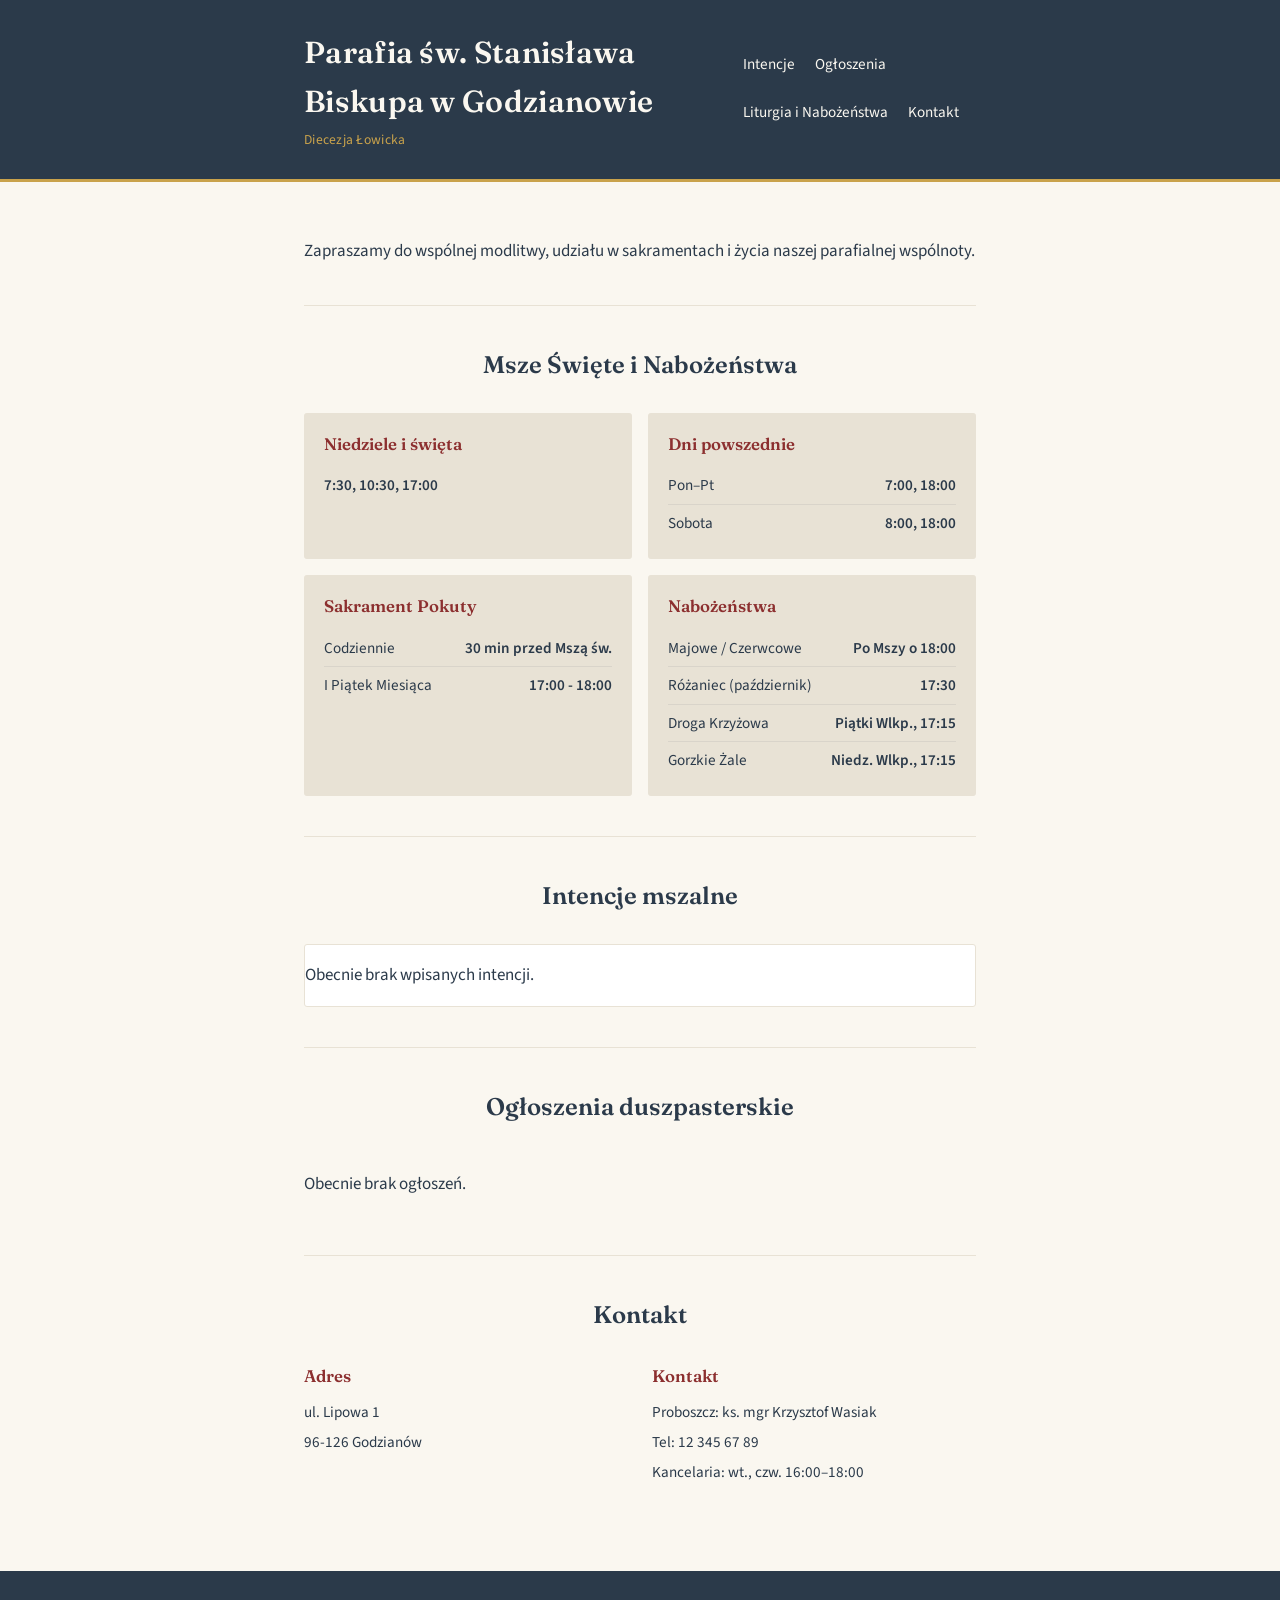
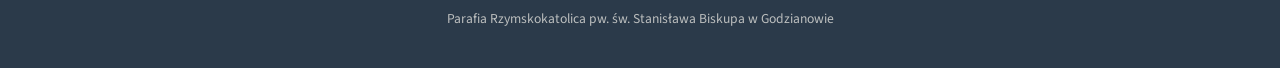
==== commit 5ab4e851: "Add files via upload" ====
--- a/index.html
+++ b/index.html
@@ -61,7 +61,7 @@
         <div class="mass-card">
           <h3>Niedziele i święta</h3>
           <ul>
-            <li><span class="time">7:30, 10:00, 17:00</span></li>
+            <li><span class="time">7:30, 10:30, 17:00</span></li>
             </ul>
         </div>
         
@@ -164,17 +164,25 @@
     return d.getDate() + " " + MONTHS[d.getMonth()] + " " + d.getFullYear();
   }
 
-  function renderPinned(item, container) {
+function renderPinned(item, container) {
     if (!item) {
       container.innerHTML = "";
       return;
     }
+
+    var isImportant = !!item.wazne;
+    var badgeText = isImportant ? "📌 Ważne" : "📌";
+    var badgeClass = isImportant ? "flag" : "flag flag-pinned";
+
     container.innerHTML =
-      '<div class="pinned">' +
-        '<span class="pin-label">📌 Ważne</span>' +
+      '<article class="announcement ' + (isImportant ? "important" : "") + ' pinned-announcement">' +
+        '<div class="meta">' +
+          (item.data ? "<time>" + escapeHtml(formatDate(item.data)) + "</time>" : "") +
+          '<span class="' + badgeClass + '">' + badgeText + "</span>" +
+        "</div>" +
         "<h3>" + escapeHtml(item.tytul) + "</h3>" +
-        formatBody(item.tresc) +
-      "</div>";
+        '<div class="body">' + formatBody(item.tresc) + "</div>" +
+      "</article>";
   }
 
   function renderList(items, container) {
@@ -204,14 +212,16 @@
     return dd + "." + mmn;
   }
 
-  function renderIntentions(items, container) {
+ function renderIntentions(items, container) {
     if (items.length === 0) {
       container.innerHTML = "<p>Obecnie brak wpisanych intencji.</p>";
       return;
     }
     container.innerHTML = items.map(function (item) {
+      // Jeśli intencja minęła, dodajemy jej klasę CSS "past-intention"
+      var rowClass = item.isPast ? "intention-row past-intention" : "intention-row";
       return (
-        '<div class="intention-row">' +
+        '<div class="' + rowClass + '">' +
           '<span class="intention-date">' + escapeHtml(formatShortDate(item.data)) + ", " + escapeHtml(item.godzina) + "</span>" +
           '<span class="intention-text">' + escapeHtml(item.tresc) + "</span>" +
         "</div>"
@@ -228,16 +238,35 @@
       var json = await res.json();
       var raw = (json && Array.isArray(json.intencje)) ? json.intencje : [];
 
+      // Ustalamy punkt odniesienia dla czasu
+      var now = new Date();
+      
+      // Punkt odcięcia: dokładnie 7 dni wstecz o północy
+      var cutoffDate = new Date();
+      cutoffDate.setDate(cutoffDate.getDate() - 7);
+      cutoffDate.setHours(0, 0, 0, 0);
+
       var items = raw.map(function (it) {
         var godzina = it.godzina || "";
         var parts = godzina.split(":");
         var hh = (parts[0] || "0").padStart(2, "0");
         var mm = (parts[1] || "0").padStart(2, "0");
         var sortKey = new Date((it.data || "1970-01-01") + "T" + hh + ":" + mm + ":00");
-        return { data: it.data || "", godzina: godzina, tresc: it.tresc || "(brak treści)", sortKey: sortKey };
+        
+        return { 
+          data: it.data || "", 
+          godzina: godzina, 
+          tresc: it.tresc || "(brak treści)", 
+          sortKey: sortKey,
+          isPast: sortKey < now // System ocenia, czy Msza już się rozpoczęła/odbyła
+        };
+      }).filter(function (item) {
+        // Zostawiamy w tablicy tylko intencje nowsze niż te sprzed 7 dni
+        return item.sortKey >= cutoffDate;
       });
 
-      items.sort(function (a, b) { return b.sortKey - a.sortKey; });
+      // Sortowanie rosnąco: od najstarszych do najnowszych
+      items.sort(function (a, b) { return a.sortKey - b.sortKey; });
       renderIntentions(items, container);
     } catch (err) {
       console.error(err);
--- a/style.css
+++ b/style.css
@@ -165,12 +165,20 @@
 }
 
 .pinned .pin-label {
-  display: block;
+ /* display: block;
   color: var(--wine);
   font-weight: 700;
   font-size: 0.85rem;
-  margin-bottom: 8px;
-}
+  margin-bottom: 8px; */
+   font-size: 0.75rem;
+  color: var(--wine);
+  font-weight: 700;
+  background: rgba(140,47,47,0.08);
+  padding: 2px 8px;
+  border-radius: 20px;
+}
+
+
 
 .pinned h3 {
   font-family: var(--serif);
@@ -380,3 +388,21 @@
 .site-footer a {
   color: var(--gold);
 }
+
+/* Wygaszone (minione) intencje mszalne */
+.intention-row.past-intention {
+  color: #777;          /* Zmiana koloru tekstu na szary */
+  opacity: 0.6;         /* Delikatne przezroczystość całości */
+  border-color: #eee;   /* Jaśniejsza linia pod spodem, by mniej odznaczała się od tła */
+}
+
+/* Odstęp przypiętego ogłoszenia od sekcji poniżej */
+.pinned-announcement {
+  margin-bottom: 36px;
+}
+
+/* Neutralny wygląd plakietki, gdy ogłoszenie jest tylko przypięte, ale nie jest "ważne" */
+.announcement .flag.flag-pinned {
+  color: var(--ink);
+  background: rgba(43, 58, 74, 0.08);
+}
